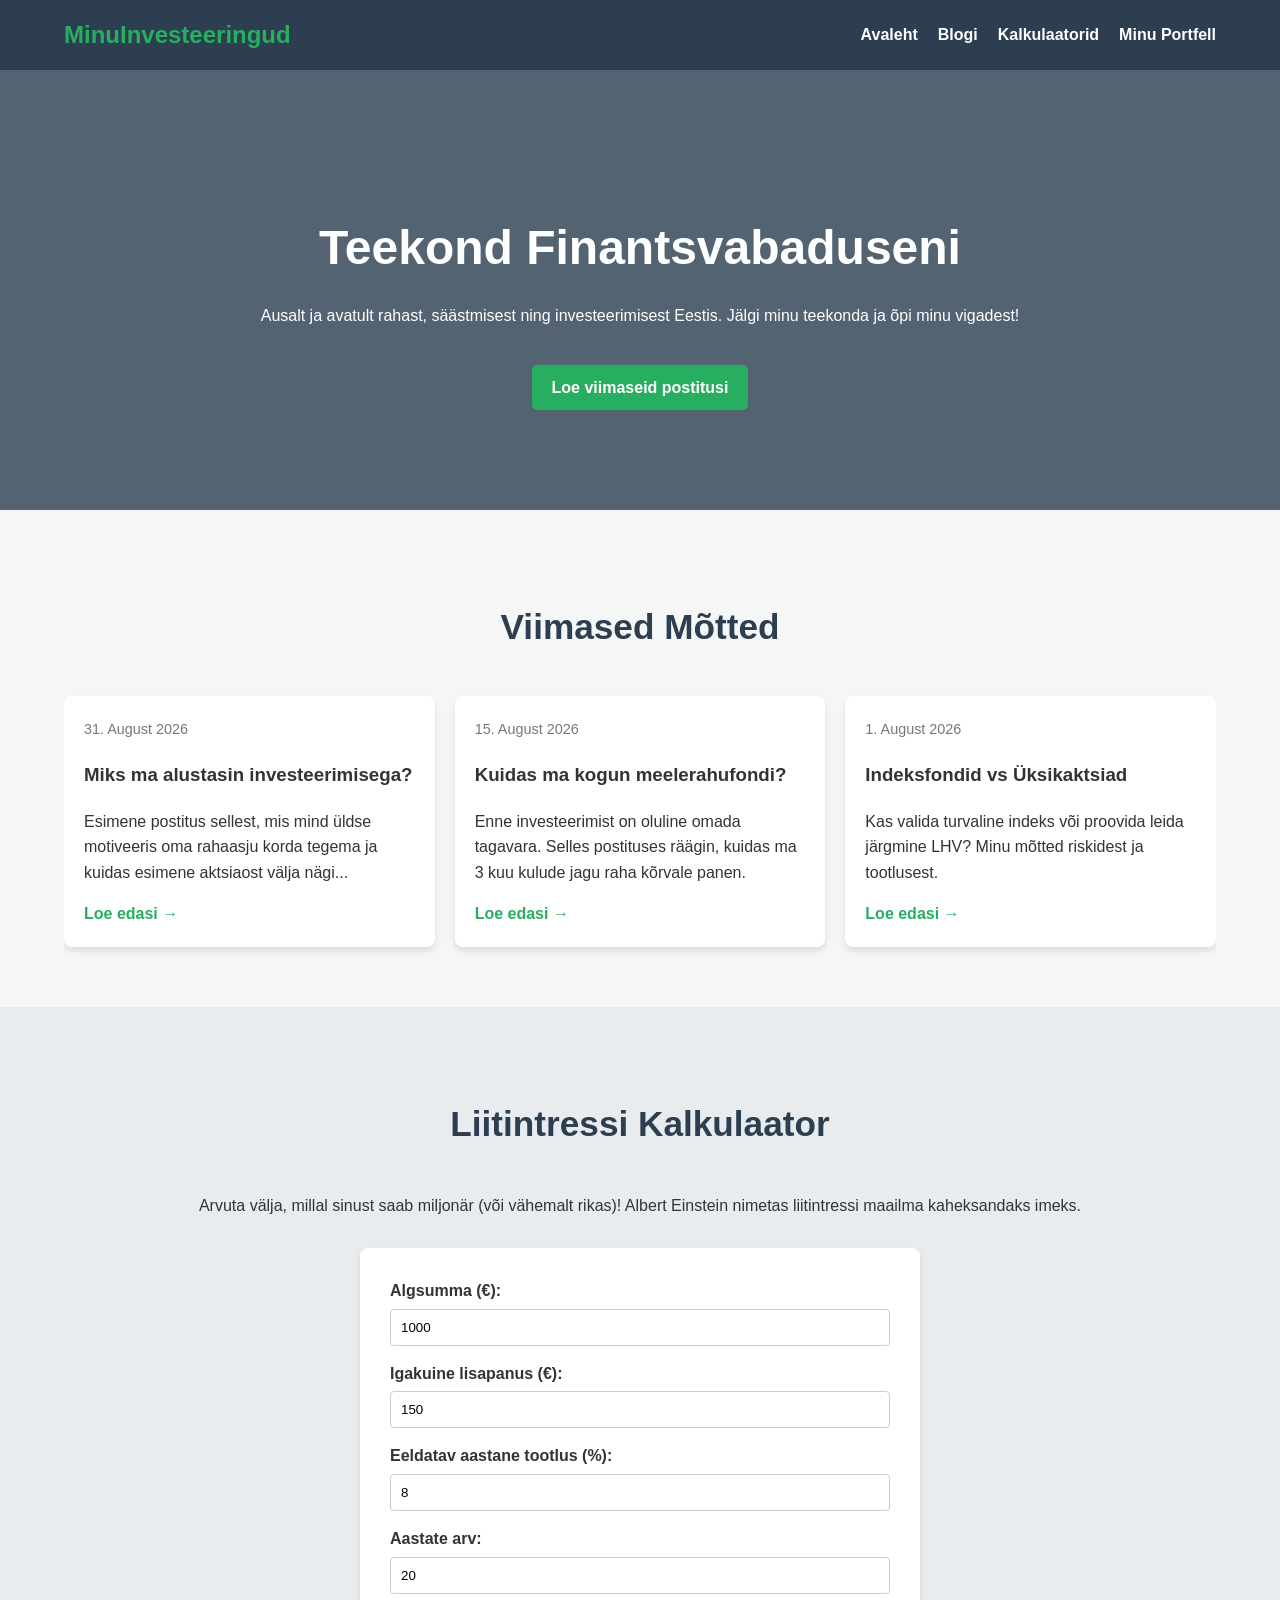
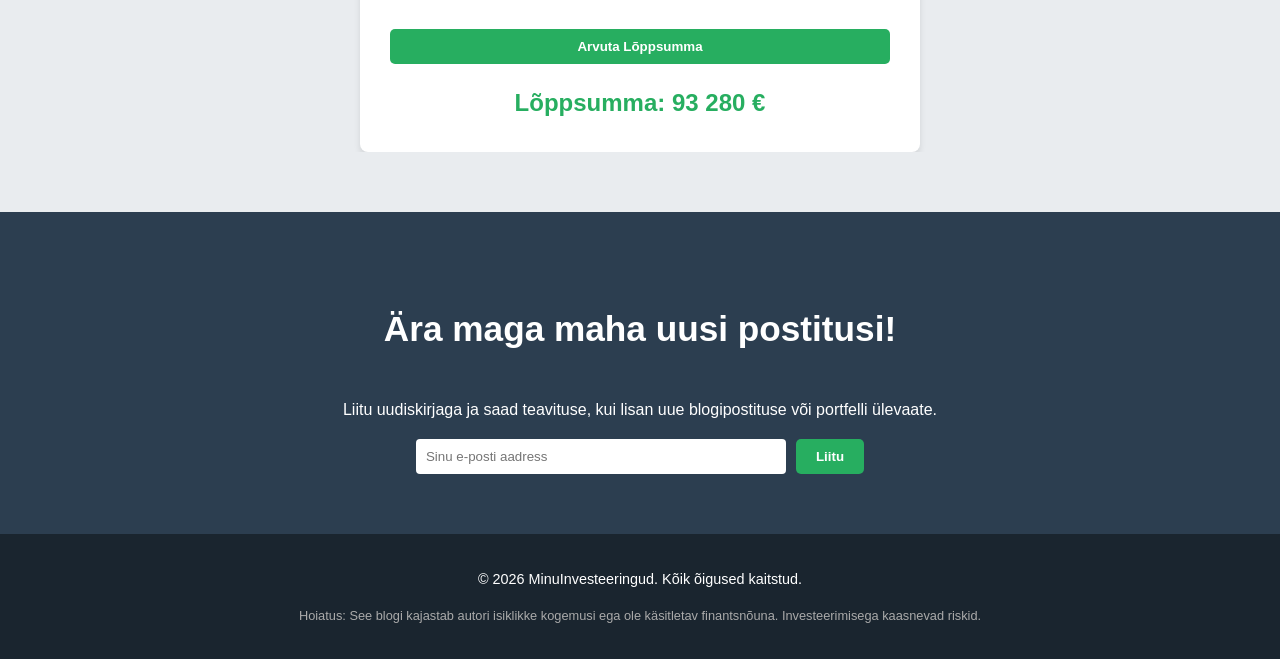
==== index.html @ dee9a90d "Create index.html" ====
<!DOCTYPE html>
<html lang="et">
<head>
    <meta charset="UTF-8">
    <meta name="viewport" content="width=device-width, initial-scale=1.0">
    <title>Sinu Investeerimisblogi</title>
    <style>
        /* CSS KUJUNDUS */
        :root {
            --primary-color: #2c3e50;
            --accent-color: #27ae60;
            --bg-color: #f4f7f6;
            --text-color: #333;
        }

        body {
            font-family: 'Segoe UI', Tahoma, Geneva, Verdana, sans-serif;
            line-height: 1.6;
            margin: 0;
            padding: 0;
            background-color: var(--bg-color);
            color: var(--text-color);
        }

        header {
            background-color: var(--primary-color);
            color: white;
            padding: 1rem 0;
            position: sticky;
            top: 0;
            z-index: 100;
        }

        .container {
            width: 90%;
            max-width: 1200px;
            margin: auto;
            overflow: hidden;
        }

        .nav-content {
            display: flex;
            justify-content: space-between;
            align-items: center;
        }

        .logo {
            font-size: 1.5rem;
            font-weight: bold;
            color: var(--accent-color);
            text-decoration: none;
        }

        nav ul {
            list-style: none;
            display: flex;
            gap: 20px;
            padding: 0;
            margin: 0;
        }

        nav a {
            color: white;
            text-decoration: none;
            font-weight: bold;
            transition: color 0.3s;
        }

        nav a:hover {
            color: var(--accent-color);
        }

        /* Hero sektsioon */
        .hero {
            background: linear-gradient(rgba(44, 62, 80, 0.8), rgba(44, 62, 80, 0.8)), url('https://images.unsplash.com/photo-1611974789855-9c2a0a7236a3?ixlib=rb-1.2.1&auto=format&fit=crop&w=1350&q=80') center/cover;
            color: white;
            text-align: center;
            padding: 100px 20px;
        }

        .hero h1 {
            font-size: 3rem;
            margin-bottom: 10px;
        }

        .btn {
            display: inline-block;
            background: var(--accent-color);
            color: white;
            padding: 10px 20px;
            text-decoration: none;
            border-radius: 5px;
            font-weight: bold;
            margin-top: 20px;
            border: none;
            cursor: pointer;
            transition: background 0.3s;
        }

        .btn:hover {
            background: #219150;
        }

        /* Sektsioonide üldised seaded */
        section {
            padding: 60px 0;
        }

        h2 {
            text-align: center;
            color: var(--primary-color);
            margin-bottom: 40px;
            font-size: 2.2rem;
        }

        /* Blogi kaardid */
        .blog-grid {
            display: grid;
            grid-template-columns: repeat(auto-fit, minmax(300px, 1fr));
            gap: 20px;
        }

        .blog-card {
            background: white;
            border-radius: 8px;
            box-shadow: 0 4px 6px rgba(0,0,0,0.1);
            padding: 20px;
            transition: transform 0.3s;
        }

        .blog-card:hover {
            transform: translateY(-5px);
        }

        .blog-date {
            color: #777;
            font-size: 0.9rem;
        }

        /* Kalkulaator */
        .calculator-box {
            background: white;
            padding: 30px;
            border-radius: 8px;
            box-shadow: 0 4px 6px rgba(0,0,0,0.1);
            max-width: 500px;
            margin: 0 auto;
        }

        .form-group {
            margin-bottom: 15px;
        }

        .form-group label {
            display: block;
            margin-bottom: 5px;
            font-weight: bold;
        }

        .form-group input {
            width: 100%;
            padding: 10px;
            border: 1px solid #ccc;
            border-radius: 4px;
            box-sizing: border-box;
        }

        #calc-result {
            margin-top: 20px;
            font-size: 1.5rem;
            font-weight: bold;
            color: var(--accent-color);
            text-align: center;
        }

        /* Uudiskiri */
        .newsletter {
            background-color: var(--primary-color);
            color: white;
            text-align: center;
        }

        .newsletter h2 {
            color: white;
        }

        .newsletter-form {
            display: flex;
            justify-content: center;
            gap: 10px;
            max-width: 500px;
            margin: 0 auto;
        }

        .newsletter-form input {
            padding: 10px;
            width: 70%;
            border: none;
            border-radius: 4px;
        }

        /* Jalus */
        footer {
            background-color: #1a252f;
            color: white;
            text-align: center;
            padding: 20px 0;
            font-size: 0.9rem;
        }

        /* Mobiilne vaade */
        @media(max-width: 768px) {
            .nav-content {
                flex-direction: column;
            }
            nav ul {
                margin-top: 15px;
                flex-wrap: wrap;
                justify-content: center;
            }
            .newsletter-form {
                flex-direction: column;
            }
            .newsletter-form input {
                width: 100%;
            }
        }
    </style>
</head>
<body>

    <header>
        <div class="container nav-content">
            <a href="#" class="logo">MinuInvesteeringud</a>
            <nav>
                <ul>
                    <li><a href="#avaleht">Avaleht</a></li>
                    <li><a href="#blogi">Blogi</a></li>
                    <li><a href="#kalkulaator">Kalkulaatorid</a></li>
                    <li><a href="#portfell">Minu Portfell</a></li>
                </ul>
            </nav>
        </div>
    </header>

    <section id="avaleht" class="hero">
        <div class="container">
            <h1>Teekond Finantsvabaduseni</h1>
            <p>Ausalt ja avatult rahast, säästmisest ning investeerimisest Eestis. Jälgi minu teekonda ja õpi minu vigadest!</p>
            <a href="#blogi" class="btn">Loe viimaseid postitusi</a>
        </div>
    </section>

    <section id="blogi" class="container">
        <h2>Viimased Mõtted</h2>
        <div class="blog-grid">
            <div class="blog-card">
                <span class="blog-date">31. August 2026</span>
                <h3>Miks ma alustasin investeerimisega?</h3>
                <p>Esimene postitus sellest, mis mind üldse motiveeris oma rahaasju korda tegema ja kuidas esimene aktsiaost välja nägi...</p>
                <a href="#" style="color: var(--accent-color); text-decoration: none; font-weight: bold;">Loe edasi &rarr;</a>
            </div>
            <div class="blog-card">
                <span class="blog-date">15. August 2026</span>
                <h3>Kuidas ma kogun meelerahufondi?</h3>
                <p>Enne investeerimist on oluline omada tagavara. Selles postituses räägin, kuidas ma 3 kuu kulude jagu raha kõrvale panen.</p>
                <a href="#" style="color: var(--accent-color); text-decoration: none; font-weight: bold;">Loe edasi &rarr;</a>
            </div>
            <div class="blog-card">
                <span class="blog-date">1. August 2026</span>
                <h3>Indeksfondid vs Üksikaktsiad</h3>
                <p>Kas valida turvaline indeks või proovida leida järgmine LHV? Minu mõtted riskidest ja tootlusest.</p>
                <a href="#" style="color: var(--accent-color); text-decoration: none; font-weight: bold;">Loe edasi &rarr;</a>
            </div>
        </div>
    </section>

    <section id="kalkulaator" style="background-color: #e9ecef;">
        <div class="container">
            <h2>Liitintressi Kalkulaator</h2>
            <p style="text-align: center; margin-bottom: 30px;">Arvuta välja, millal sinust saab miljonär (või vähemalt rikas)! Albert Einstein nimetas liitintressi maailma kaheksandaks imeks.</p>
            
            <div class="calculator-box">
                <div class="form-group">
                    <label for="algsumma">Algsumma (€):</label>
                    <input type="number" id="algsumma" value="1000" min="0">
                </div>
                <div class="form-group">
                    <label for="igakuine">Igakuine lisapanus (€):</label>
                    <input type="number" id="igakuine" value="150" min="0">
                </div>
                <div class="form-group">
                    <label for="tootlus">Eeldatav aastane tootlus (%):</label>
                    <input type="number" id="tootlus" value="8" min="0">
                </div>
                <div class="form-group">
                    <label for="aastad">Aastate arv:</label>
                    <input type="number" id="aastad" value="20" min="1">
                </div>
                <button class="btn" style="width: 100%;" onclick="arvutaLiitintress()">Arvuta Lõppsumma</button>
                
                <div id="calc-result">Portfelli väärtus: 0 €</div>
            </div>
        </div>
    </section>

    <section id="liitu" class="newsletter">
        <div class="container">
            <h2>Ära maga maha uusi postitusi!</h2>
            <p>Liitu uudiskirjaga ja saad teavituse, kui lisan uue blogipostituse või portfelli ülevaate.</p>
            <form class="newsletter-form" onsubmit="event.preventDefault(); alert('Aitäh! Sinu e-mail on kirja pandud (päriselt ühendamiseks on vaja lisada meiliteenus, nt Mailchimp).');">
                <input type="email" placeholder="Sinu e-posti aadress" required>
                <button type="submit" class="btn" style="margin-top: 0;">Liitu</button>
            </form>
        </div>
    </section>

    <footer>
        <div class="container">
            <p>&copy; 2026 MinuInvesteeringud. Kõik õigused kaitstud.</p>
            <p style="font-size: 0.8rem; color: #aaa;">Hoiatus: See blogi kajastab autori isiklikke kogemusi ega ole käsitletav finantsnõuna. Investeerimisega kaasnevad riskid.</p>
        </div>
    </footer>

    <script>
        function arvutaLiitintress() {
            // Võtame kasutaja sisestatud väärtused
            const algsumma = parseFloat(document.getElementById('algsumma').value) || 0;
            const igakuine = parseFloat(document.getElementById('igakuine').value) || 0;
            const tootlus = parseFloat(document.getElementById('tootlus').value) || 0;
            const aastad = parseInt(document.getElementById('aastad').value) || 0;

            let kogusumma = algsumma;
            const kuuTootlus = (tootlus / 100) / 12;
            const kuudeArv = aastad * 12;

            // Arvutame igakuise kasvu ja lisapanuse
            for (let i = 0; i < kuudeArv; i++) {
                kogusumma = kogusumma * (1 + kuuTootlus) + igakuine;
            }

            // Kuvame tulemuse ekraanil ilusasti vormindatult
            const tulemus = kogusumma.toLocaleString('et-EE', { maximumFractionDigits: 0 });
            document.getElementById('calc-result').innerHTML = `Lõppsumma: ${tulemus} &euro;`;
        }

        // Käivitame kalkulaatori korra kohe alguses, et näidata näidisväärtust
        arvutaLiitintress();
    </script>
</body>
</html>
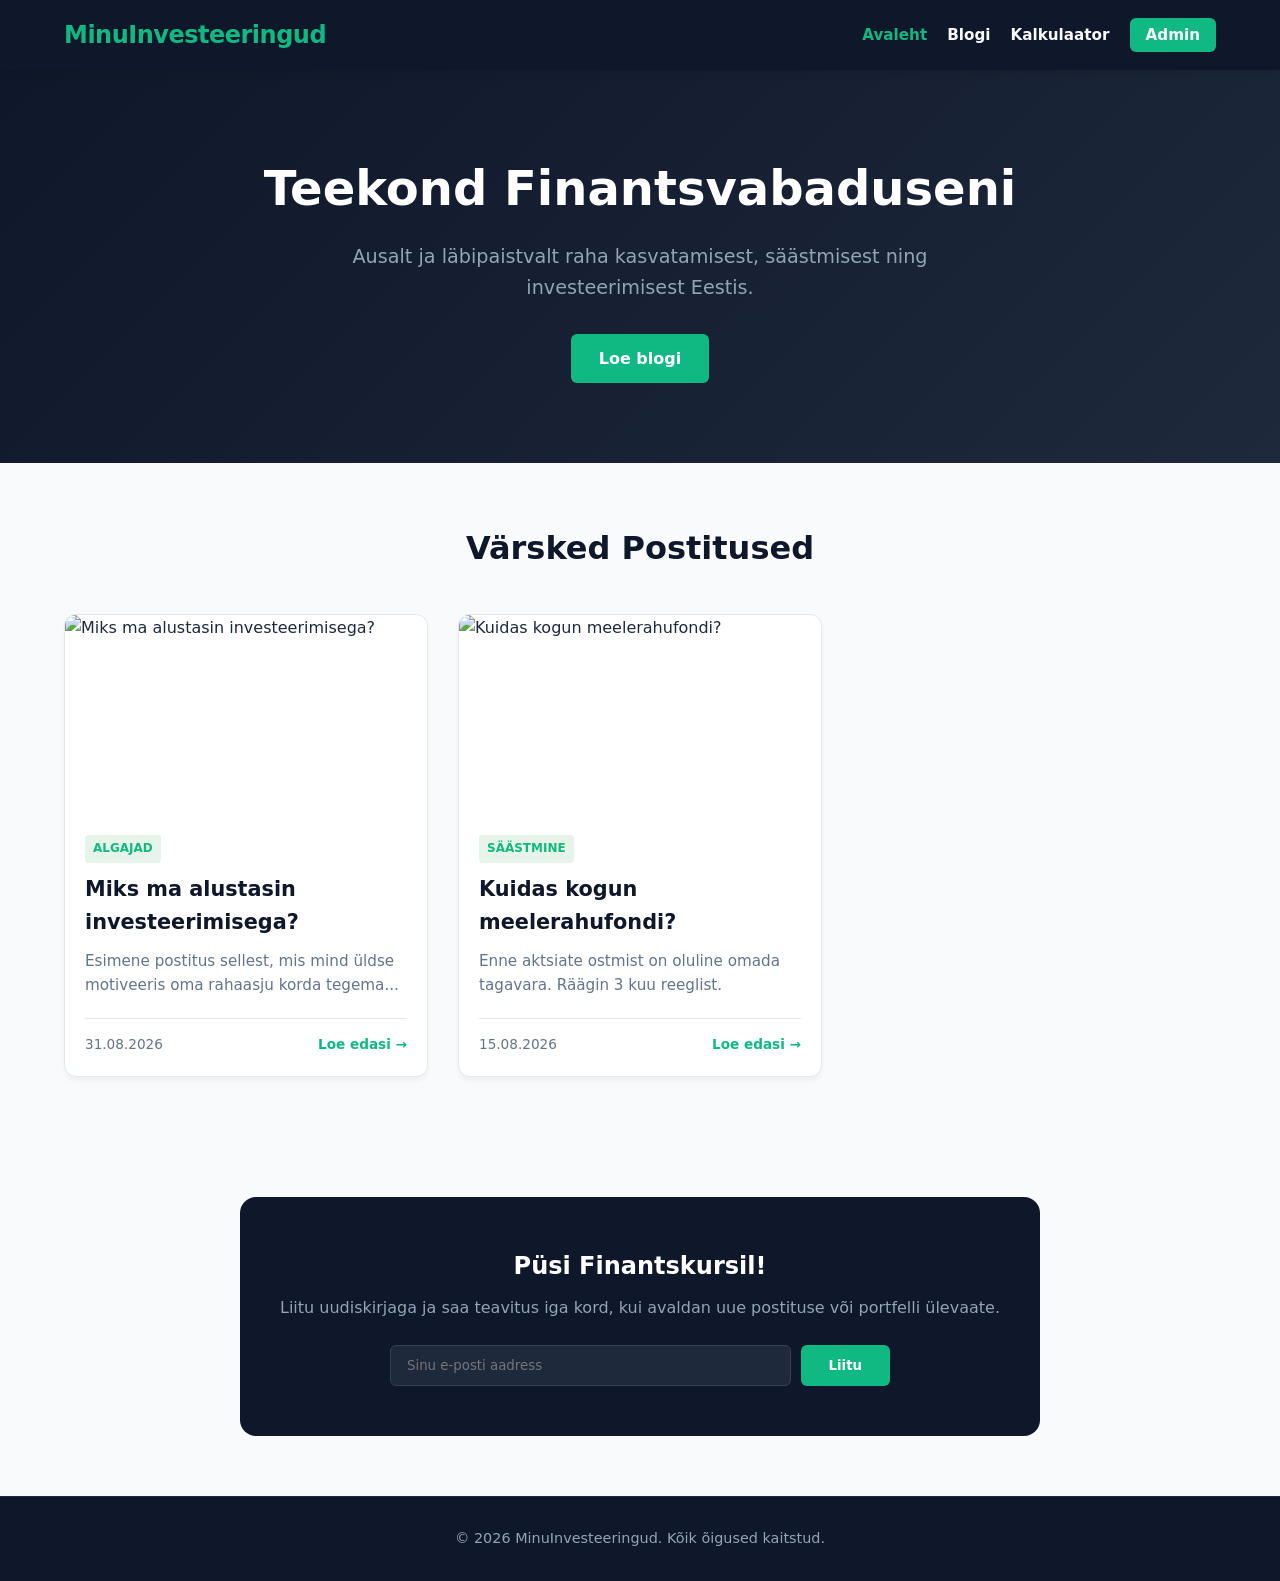
==== commit 1354779e: "Update index.html" ====
--- a/index.html
+++ b/index.html
@@ -3,314 +3,47 @@
 <head>
     <meta charset="UTF-8">
     <meta name="viewport" content="width=device-width, initial-scale=1.0">
-    <title>Sinu Investeerimisblogi</title>
-    <style>
-        /* CSS KUJUNDUS */
-        :root {
-            --primary-color: #2c3e50;
-            --accent-color: #27ae60;
-            --bg-color: #f4f7f6;
-            --text-color: #333;
-        }
-
-        body {
-            font-family: 'Segoe UI', Tahoma, Geneva, Verdana, sans-serif;
-            line-height: 1.6;
-            margin: 0;
-            padding: 0;
-            background-color: var(--bg-color);
-            color: var(--text-color);
-        }
-
-        header {
-            background-color: var(--primary-color);
-            color: white;
-            padding: 1rem 0;
-            position: sticky;
-            top: 0;
-            z-index: 100;
-        }
-
-        .container {
-            width: 90%;
-            max-width: 1200px;
-            margin: auto;
-            overflow: hidden;
-        }
-
-        .nav-content {
-            display: flex;
-            justify-content: space-between;
-            align-items: center;
-        }
-
-        .logo {
-            font-size: 1.5rem;
-            font-weight: bold;
-            color: var(--accent-color);
-            text-decoration: none;
-        }
-
-        nav ul {
-            list-style: none;
-            display: flex;
-            gap: 20px;
-            padding: 0;
-            margin: 0;
-        }
-
-        nav a {
-            color: white;
-            text-decoration: none;
-            font-weight: bold;
-            transition: color 0.3s;
-        }
-
-        nav a:hover {
-            color: var(--accent-color);
-        }
-
-        /* Hero sektsioon */
-        .hero {
-            background: linear-gradient(rgba(44, 62, 80, 0.8), rgba(44, 62, 80, 0.8)), url('https://images.unsplash.com/photo-1611974789855-9c2a0a7236a3?ixlib=rb-1.2.1&auto=format&fit=crop&w=1350&q=80') center/cover;
-            color: white;
-            text-align: center;
-            padding: 100px 20px;
-        }
-
-        .hero h1 {
-            font-size: 3rem;
-            margin-bottom: 10px;
-        }
-
-        .btn {
-            display: inline-block;
-            background: var(--accent-color);
-            color: white;
-            padding: 10px 20px;
-            text-decoration: none;
-            border-radius: 5px;
-            font-weight: bold;
-            margin-top: 20px;
-            border: none;
-            cursor: pointer;
-            transition: background 0.3s;
-        }
-
-        .btn:hover {
-            background: #219150;
-        }
-
-        /* Sektsioonide üldised seaded */
-        section {
-            padding: 60px 0;
-        }
-
-        h2 {
-            text-align: center;
-            color: var(--primary-color);
-            margin-bottom: 40px;
-            font-size: 2.2rem;
-        }
-
-        /* Blogi kaardid */
-        .blog-grid {
-            display: grid;
-            grid-template-columns: repeat(auto-fit, minmax(300px, 1fr));
-            gap: 20px;
-        }
-
-        .blog-card {
-            background: white;
-            border-radius: 8px;
-            box-shadow: 0 4px 6px rgba(0,0,0,0.1);
-            padding: 20px;
-            transition: transform 0.3s;
-        }
-
-        .blog-card:hover {
-            transform: translateY(-5px);
-        }
-
-        .blog-date {
-            color: #777;
-            font-size: 0.9rem;
-        }
-
-        /* Kalkulaator */
-        .calculator-box {
-            background: white;
-            padding: 30px;
-            border-radius: 8px;
-            box-shadow: 0 4px 6px rgba(0,0,0,0.1);
-            max-width: 500px;
-            margin: 0 auto;
-        }
-
-        .form-group {
-            margin-bottom: 15px;
-        }
-
-        .form-group label {
-            display: block;
-            margin-bottom: 5px;
-            font-weight: bold;
-        }
-
-        .form-group input {
-            width: 100%;
-            padding: 10px;
-            border: 1px solid #ccc;
-            border-radius: 4px;
-            box-sizing: border-box;
-        }
-
-        #calc-result {
-            margin-top: 20px;
-            font-size: 1.5rem;
-            font-weight: bold;
-            color: var(--accent-color);
-            text-align: center;
-        }
-
-        /* Uudiskiri */
-        .newsletter {
-            background-color: var(--primary-color);
-            color: white;
-            text-align: center;
-        }
-
-        .newsletter h2 {
-            color: white;
-        }
-
-        .newsletter-form {
-            display: flex;
-            justify-content: center;
-            gap: 10px;
-            max-width: 500px;
-            margin: 0 auto;
-        }
-
-        .newsletter-form input {
-            padding: 10px;
-            width: 70%;
-            border: none;
-            border-radius: 4px;
-        }
-
-        /* Jalus */
-        footer {
-            background-color: #1a252f;
-            color: white;
-            text-align: center;
-            padding: 20px 0;
-            font-size: 0.9rem;
-        }
-
-        /* Mobiilne vaade */
-        @media(max-width: 768px) {
-            .nav-content {
-                flex-direction: column;
-            }
-            nav ul {
-                margin-top: 15px;
-                flex-wrap: wrap;
-                justify-content: center;
-            }
-            .newsletter-form {
-                flex-direction: column;
-            }
-            .newsletter-form input {
-                width: 100%;
-            }
-        }
-    </style>
+    <title>MinuInvesteeringud | Avaleht</title>
+    <link rel="stylesheet" href="style.css">
 </head>
 <body>
 
-    <header>
+    <header class="main-header">
         <div class="container nav-content">
-            <a href="#" class="logo">MinuInvesteeringud</a>
+            <a href="index.html" class="logo">MinuInvesteeringud</a>
             <nav>
                 <ul>
-                    <li><a href="#avaleht">Avaleht</a></li>
-                    <li><a href="#blogi">Blogi</a></li>
-                    <li><a href="#kalkulaator">Kalkulaatorid</a></li>
-                    <li><a href="#portfell">Minu Portfell</a></li>
+                    <li><a href="index.html" class="active">Avaleht</a></li>
+                    <li><a href="blog.html">Blogi</a></li>
+                    <li><a href="kalkulaator.html">Kalkulaator</a></li>
+                    <li><a href="login.html" class="btn-login">Admin</a></li>
                 </ul>
             </nav>
         </div>
     </header>
 
-    <section id="avaleht" class="hero">
+    <section class="hero">
         <div class="container">
             <h1>Teekond Finantsvabaduseni</h1>
-            <p>Ausalt ja avatult rahast, säästmisest ning investeerimisest Eestis. Jälgi minu teekonda ja õpi minu vigadest!</p>
-            <a href="#blogi" class="btn">Loe viimaseid postitusi</a>
+            <p>Ausalt ja läbipaistvalt raha kasvatamisest, säästmisest ning investeerimisest Eestis.</p>
+            <a href="blog.html" class="btn">Loe blogi</a>
         </div>
     </section>
 
-    <section id="blogi" class="container">
-        <h2>Viimased Mõtted</h2>
-        <div class="blog-grid">
-            <div class="blog-card">
-                <span class="blog-date">31. August 2026</span>
-                <h3>Miks ma alustasin investeerimisega?</h3>
-                <p>Esimene postitus sellest, mis mind üldse motiveeris oma rahaasju korda tegema ja kuidas esimene aktsiaost välja nägi...</p>
-                <a href="#" style="color: var(--accent-color); text-decoration: none; font-weight: bold;">Loe edasi &rarr;</a>
-            </div>
-            <div class="blog-card">
-                <span class="blog-date">15. August 2026</span>
-                <h3>Kuidas ma kogun meelerahufondi?</h3>
-                <p>Enne investeerimist on oluline omada tagavara. Selles postituses räägin, kuidas ma 3 kuu kulude jagu raha kõrvale panen.</p>
-                <a href="#" style="color: var(--accent-color); text-decoration: none; font-weight: bold;">Loe edasi &rarr;</a>
-            </div>
-            <div class="blog-card">
-                <span class="blog-date">1. August 2026</span>
-                <h3>Indeksfondid vs Üksikaktsiad</h3>
-                <p>Kas valida turvaline indeks või proovida leida järgmine LHV? Minu mõtted riskidest ja tootlusest.</p>
-                <a href="#" style="color: var(--accent-color); text-decoration: none; font-weight: bold;">Loe edasi &rarr;</a>
-            </div>
+    <section class="container">
+        <h2 class="section-title">Värsked Postitused</h2>
+        <div class="blog-grid" id="featured-posts">
+            <!-- Dünaamilised postitused ilmuvad siia -->
         </div>
     </section>
 
-    <section id="kalkulaator" style="background-color: #e9ecef;">
-        <div class="container">
-            <h2>Liitintressi Kalkulaator</h2>
-            <p style="text-align: center; margin-bottom: 30px;">Arvuta välja, millal sinust saab miljonär (või vähemalt rikas)! Albert Einstein nimetas liitintressi maailma kaheksandaks imeks.</p>
-            
-            <div class="calculator-box">
-                <div class="form-group">
-                    <label for="algsumma">Algsumma (€):</label>
-                    <input type="number" id="algsumma" value="1000" min="0">
-                </div>
-                <div class="form-group">
-                    <label for="igakuine">Igakuine lisapanus (€):</label>
-                    <input type="number" id="igakuine" value="150" min="0">
-                </div>
-                <div class="form-group">
-                    <label for="tootlus">Eeldatav aastane tootlus (%):</label>
-                    <input type="number" id="tootlus" value="8" min="0">
-                </div>
-                <div class="form-group">
-                    <label for="aastad">Aastate arv:</label>
-                    <input type="number" id="aastad" value="20" min="1">
-                </div>
-                <button class="btn" style="width: 100%;" onclick="arvutaLiitintress()">Arvuta Lõppsumma</button>
-                
-                <div id="calc-result">Portfelli väärtus: 0 €</div>
-            </div>
-        </div>
-    </section>
-
-    <section id="liitu" class="newsletter">
-        <div class="container">
-            <h2>Ära maga maha uusi postitusi!</h2>
-            <p>Liitu uudiskirjaga ja saad teavituse, kui lisan uue blogipostituse või portfelli ülevaate.</p>
-            <form class="newsletter-form" onsubmit="event.preventDefault(); alert('Aitäh! Sinu e-mail on kirja pandud (päriselt ühendamiseks on vaja lisada meiliteenus, nt Mailchimp).');">
+    <section class="container">
+        <div class="newsletter-box">
+            <h2>Püsi Finantskursil!</h2>
+            <p>Liitu uudiskirjaga ja saa teavitus iga kord, kui avaldan uue postituse või portfelli ülevaate.</p>
+            <form class="newsletter-form" onsubmit="event.preventDefault(); alert('Aitäh liitumast!');">
                 <input type="email" placeholder="Sinu e-posti aadress" required>
-                <button type="submit" class="btn" style="margin-top: 0;">Liitu</button>
+                <button type="submit" class="btn">Liitu</button>
             </form>
         </div>
     </section>
@@ -318,34 +51,44 @@
     <footer>
         <div class="container">
             <p>&copy; 2026 MinuInvesteeringud. Kõik õigused kaitstud.</p>
-            <p style="font-size: 0.8rem; color: #aaa;">Hoiatus: See blogi kajastab autori isiklikke kogemusi ega ole käsitletav finantsnõuna. Investeerimisega kaasnevad riskid.</p>
         </div>
     </footer>
 
     <script>
-        function arvutaLiitintress() {
-            // Võtame kasutaja sisestatud väärtused
-            const algsumma = parseFloat(document.getElementById('algsumma').value) || 0;
-            const igakuine = parseFloat(document.getElementById('igakuine').value) || 0;
-            const tootlus = parseFloat(document.getElementById('tootlus').value) || 0;
-            const aastad = parseInt(document.getElementById('aastad').value) || 0;
+        // Lae postitused brauseri mälust
+        function loadPosts() {
+            const posts = JSON.parse(localStorage.getItem('my_blog_posts')) || getInitialPosts();
+            const container = document.getElementById('featured-posts');
+            container.innerHTML = '';
 
-            let kogusumma = algsumma;
-            const kuuTootlus = (tootlus / 100) / 12;
-            const kuudeArv = aastad * 12;
-
-            // Arvutame igakuise kasvu ja lisapanuse
-            for (let i = 0; i < kuudeArv; i++) {
-                kogusumma = kogusumma * (1 + kuuTootlus) + igakuine;
-            }
-
-            // Kuvame tulemuse ekraanil ilusasti vormindatult
-            const tulemus = kogusumma.toLocaleString('et-EE', { maximumFractionDigits: 0 });
-            document.getElementById('calc-result').innerHTML = `Lõppsumma: ${tulemus} &euro;`;
+            posts.slice(0, 3).forEach(post => {
+                container.innerHTML += `
+                    <div class="blog-card">
+                        <img src="${post.image}" alt="${post.title}">
+                        <div class="blog-card-body">
+                            <span class="blog-badge">${post.category}</span>
+                            <h3>${post.title}</h3>
+                            <p>${post.summary}</p>
+                            <div class="blog-card-footer">
+                                <span>${post.date}</span>
+                                <a href="postitus.html?id=${post.id}" class="read-more">Loe edasi &rarr;</a>
+                            </div>
+                        </div>
+                    </div>
+                `;
+            });
         }
 
-        // Käivitame kalkulaatori korra kohe alguses, et näidata näidisväärtust
-        arvutaLiitintress();
+        function getInitialPosts() {
+            const defaults = [
+                { id: 1, title: 'Miks ma alustasin investeerimisega?', category: 'Algajad', date: '31.08.2026', image: 'https://images.unsplash.com/photo-1579621970563-ebec7560ff3e?w=800', summary: 'Esimene postitus sellest, mis mind üldse motiveeris oma rahaasju korda tegema...', content: 'Investeerimine pole ammu enam ainult ülikondades meeste pärusmaa. Minu eesmärk on saavutada täielik finantsiline sõltumatus.' },
+                { id: 2, title: 'Kuidas kogun meelerahufondi?', category: 'Säästmine', date: '15.08.2026', image: 'https://images.unsplash.com/photo-1553729459-efe14ef6055d?w=800', summary: 'Enne aktsiate ostmist on oluline omada tagavara. Räägin 3 kuu reeglist.', content: 'Meelerahufond on sinu finantsiline turvavõrk. See annab vabaduse teha paremaid otsuseid ilma paanikata.' }
+            ];
+            localStorage.setItem('my_blog_posts', JSON.stringify(defaults));
+            return defaults;
+        }
+
+        loadPosts();
     </script>
 </body>
 </html>
--- a/style.css
+++ b/style.css
@@ -0,0 +1,269 @@
+:root {
+    --primary-color: #0f172a;
+    --accent-color: #10b981;
+    --accent-hover: #059669;
+    --bg-color: #f8fafc;
+    --card-bg: #ffffff;
+    --text-main: #1e293b;
+    --text-muted: #64748b;
+    --border-color: #e2e8f0;
+}
+
+* {
+    box-sizing: border-box;
+    margin: 0;
+    padding: 0;
+    font-family: 'Segoe UI', system-ui, -apple-system, sans-serif;
+}
+
+body {
+    background-color: var(--bg-color);
+    color: var(--text-main);
+    line-height: 1.6;
+    display: flex;
+    flex-direction: column;
+    min-height: 100vh;
+}
+
+.container {
+    width: 90%;
+    max-width: 1200px;
+    margin: 0 auto;
+}
+
+/* Päis ja Menüü */
+.main-header {
+    background-color: var(--primary-color);
+    padding: 1rem 0;
+    position: sticky;
+    top: 0;
+    z-index: 1000;
+    box-shadow: 0 2px 10px rgba(0,0,0,0.1);
+}
+
+.nav-content {
+    display: flex;
+    justify-content: space-between;
+    align-items: center;
+}
+
+.logo {
+    font-size: 1.5rem;
+    font-weight: 800;
+    color: var(--accent-color);
+    text-decoration: none;
+    letter-spacing: -0.5px;
+}
+
+nav ul {
+    list-style: none;
+    display: flex;
+    gap: 20px;
+    align-items: center;
+}
+
+nav a {
+    color: #f8fafc;
+    text-decoration: none;
+    font-weight: 600;
+    font-size: 0.95rem;
+    transition: color 0.2s;
+}
+
+nav a:hover, nav a.active {
+    color: var(--accent-color);
+}
+
+.btn-login {
+    background: var(--accent-color);
+    padding: 8px 16px;
+    border-radius: 6px;
+    color: white !important;
+}
+
+.btn-login:hover {
+    background: var(--accent-hover);
+}
+
+/* Hero */
+.hero {
+    background: linear-gradient(135deg, #0f172a 0%, #1e293b 100%);
+    color: white;
+    padding: 80px 0;
+    text-align: center;
+}
+
+.hero h1 {
+    font-size: 3rem;
+    margin-bottom: 15px;
+    font-weight: 800;
+}
+
+.hero p {
+    font-size: 1.2rem;
+    color: #94a3b8;
+    max-width: 700px;
+    margin: 0 auto 30px;
+}
+
+.btn {
+    display: inline-block;
+    background: var(--accent-color);
+    color: white;
+    padding: 12px 28px;
+    border-radius: 6px;
+    text-decoration: none;
+    font-weight: bold;
+    border: none;
+    cursor: pointer;
+    transition: background 0.2s;
+}
+
+.btn:hover {
+    background: var(--accent-hover);
+}
+
+/* Sektsioonid */
+section {
+    padding: 60px 0;
+}
+
+.section-title {
+    text-align: center;
+    font-size: 2rem;
+    margin-bottom: 40px;
+    color: var(--primary-color);
+}
+
+/* Blogi Kaardid */
+.blog-grid {
+    display: grid;
+    grid-template-columns: repeat(auto-fill, minmax(320px, 1fr));
+    gap: 30px;
+}
+
+.blog-card {
+    background: var(--card-bg);
+    border-radius: 12px;
+    overflow: hidden;
+    box-shadow: 0 4px 6px -1px rgba(0,0,0,0.05);
+    border: 1px solid var(--border-color);
+    transition: transform 0.2s, box-shadow 0.2s;
+    display: flex;
+    flex-direction: column;
+}
+
+.blog-card:hover {
+    transform: translateY(-4px);
+    box-shadow: 0 10px 15px -3px rgba(0,0,0,0.1);
+}
+
+.blog-card img {
+    width: 100%;
+    height: 200px;
+    object-fit: cover;
+}
+
+.blog-card-body {
+    padding: 20px;
+    display: flex;
+    flex-direction: column;
+    flex-grow: 1;
+}
+
+.blog-badge {
+    align-self: flex-start;
+    background: #e6f4ea;
+    color: var(--accent-color);
+    font-size: 0.75rem;
+    font-weight: 700;
+    padding: 4px 8px;
+    border-radius: 4px;
+    margin-bottom: 10px;
+    text-transform: uppercase;
+}
+
+.blog-card h3 {
+    font-size: 1.3rem;
+    margin-bottom: 10px;
+    color: var(--primary-color);
+}
+
+.blog-card p {
+    color: var(--text-muted);
+    font-size: 0.95rem;
+    margin-bottom: 20px;
+    flex-grow: 1;
+}
+
+.blog-card-footer {
+    display: flex;
+    justify-content: space-between;
+    align-items: center;
+    border-top: 1px solid var(--border-color);
+    padding-top: 15px;
+    font-size: 0.85rem;
+    color: var(--text-muted);
+}
+
+.read-more {
+    color: var(--accent-color);
+    text-decoration: none;
+    font-weight: bold;
+}
+
+/* Uudiskiri */
+.newsletter-box {
+    background: var(--primary-color);
+    color: white;
+    padding: 50px 20px;
+    border-radius: 16px;
+    text-align: center;
+    max-width: 800px;
+    margin: 0 auto;
+}
+
+.newsletter-box h2 {
+    margin-bottom: 10px;
+}
+
+.newsletter-box p {
+    color: #94a3b8;
+    margin-bottom: 25px;
+}
+
+.newsletter-form {
+    display: flex;
+    gap: 10px;
+    justify-content: center;
+    max-width: 500px;
+    margin: 0 auto;
+}
+
+.newsletter-form input {
+    padding: 12px 16px;
+    border-radius: 6px;
+    border: 1px solid #334155;
+    background: #1e293b;
+    color: white;
+    flex-grow: 1;
+    outline: none;
+}
+
+/* Jalus */
+footer {
+    background: var(--primary-color);
+    color: #94a3b8;
+    text-align: center;
+    padding: 30px 0;
+    margin-top: auto;
+    font-size: 0.9rem;
+    border-top: 1px solid #1e293b;
+}
+
+/* Mobiilne kohandumine */
+@media (max-width: 768px) {
+    .nav-content { flex-direction: column; gap: 15px; }
+    .hero h1 { font-size: 2.2rem; }
+    .newsletter-form { flex-direction: column; }
+}
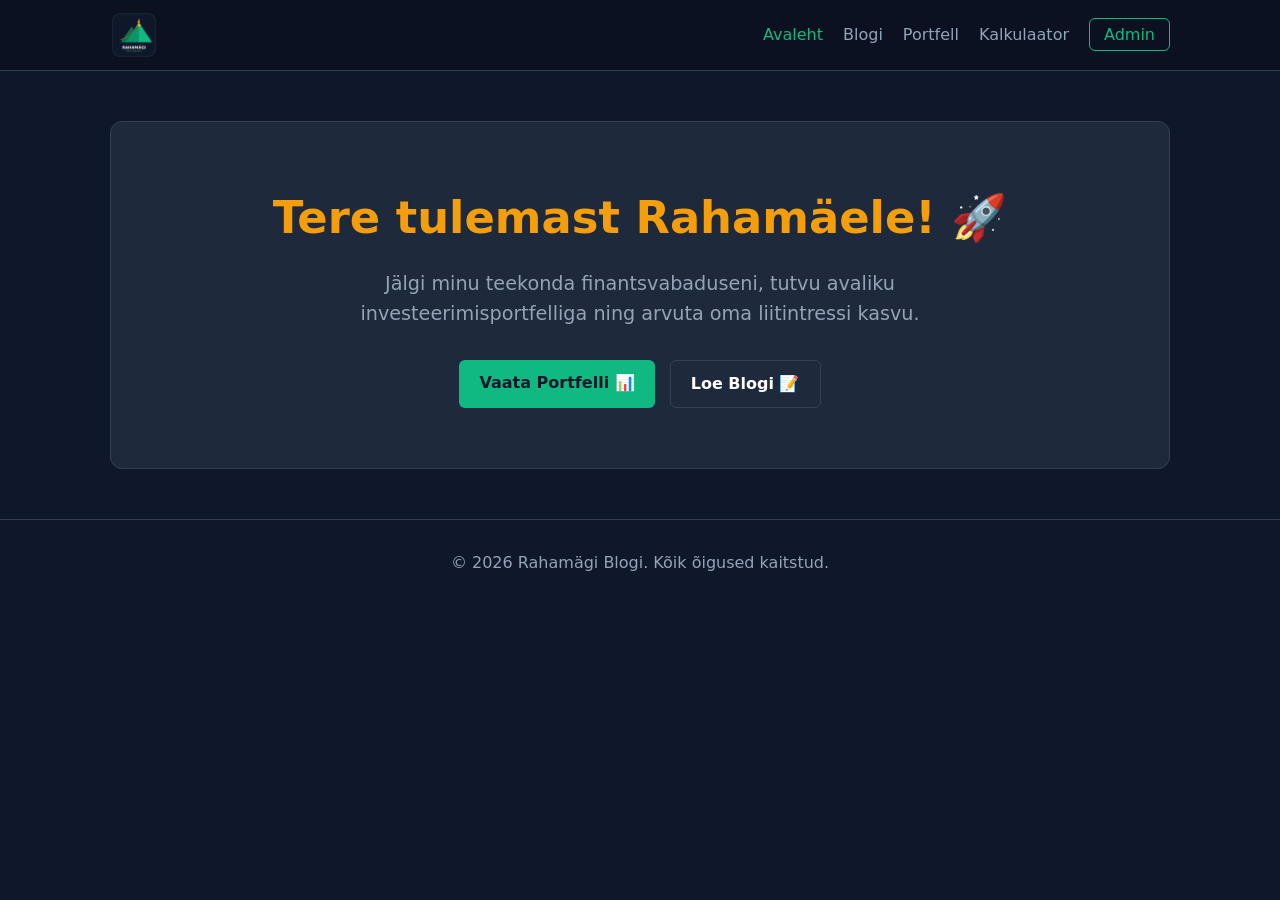
==== commit fc381a49: "Update index.html" ====
--- a/index.html
+++ b/index.html
@@ -3,18 +3,21 @@
 <head>
     <meta charset="UTF-8">
     <meta name="viewport" content="width=device-width, initial-scale=1.0">
-    <title>MinuInvesteeringud | Avaleht</title>
+    <title>Rahamägi | Finantsvabaduse Teekond</title>
     <link rel="stylesheet" href="style.css">
 </head>
 <body>
 
     <header class="main-header">
         <div class="container nav-content">
-            <a href="index.html" class="logo">MinuInvesteeringud</a>
+            <a href="index.html" class="logo-link">
+                <img src="rahamagi_logo_official.png" alt="Rahamägi Logo" class="site-logo">
+            </a>
             <nav>
                 <ul>
                     <li><a href="index.html" class="active">Avaleht</a></li>
                     <li><a href="blog.html">Blogi</a></li>
+                    <li><a href="portfell.html">Portfell</a></li>
                     <li><a href="kalkulaator.html">Kalkulaator</a></li>
                     <li><a href="login.html" class="btn-login">Admin</a></li>
                 </ul>
@@ -22,73 +25,22 @@
         </div>
     </header>
 
-    <section class="hero">
-        <div class="container">
-            <h1>Teekond Finantsvabaduseni</h1>
-            <p>Ausalt ja läbipaistvalt raha kasvatamisest, säästmisest ning investeerimisest Eestis.</p>
-            <a href="blog.html" class="btn">Loe blogi</a>
+    <main class="container" style="padding-top: 50px;">
+        <div class="card" style="text-align: center; padding: 60px 20px;">
+            <h1 style="font-size: 2.8rem; margin-bottom: 15px; color: var(--accent-gold);">Tere tulemast Rahamäele! 🚀</h1>
+            <p style="font-size: 1.2rem; color: var(--text-muted); max-width: 600px; margin: 0 auto 30px auto;">
+                Jälgi minu teekonda finantsvabaduseni, tutvu avaliku investeerimisportfelliga ning arvuta oma liitintressi kasvu.
+            </p>
+            <div style="display: flex; gap: 15px; justify-content: center;">
+                <a href="portfell.html" class="btn">Vaata Portfelli 📊</a>
+                <a href="blog.html" class="btn" style="background: var(--card-bg); border: 1px solid var(--border-color); color: white;">Loe Blogi 📝</a>
+            </div>
         </div>
-    </section>
-
-    <section class="container">
-        <h2 class="section-title">Värsked Postitused</h2>
-        <div class="blog-grid" id="featured-posts">
-            <!-- Dünaamilised postitused ilmuvad siia -->
-        </div>
-    </section>
-
-    <section class="container">
-        <div class="newsletter-box">
-            <h2>Püsi Finantskursil!</h2>
-            <p>Liitu uudiskirjaga ja saa teavitus iga kord, kui avaldan uue postituse või portfelli ülevaate.</p>
-            <form class="newsletter-form" onsubmit="event.preventDefault(); alert('Aitäh liitumast!');">
-                <input type="email" placeholder="Sinu e-posti aadress" required>
-                <button type="submit" class="btn">Liitu</button>
-            </form>
-        </div>
-    </section>
+    </main>
 
     <footer>
-        <div class="container">
-            <p>&copy; 2026 MinuInvesteeringud. Kõik õigused kaitstud.</p>
-        </div>
+        <p>&copy; 2026 Rahamägi Blogi. Kõik õigused kaitstud.</p>
     </footer>
 
-    <script>
-        // Lae postitused brauseri mälust
-        function loadPosts() {
-            const posts = JSON.parse(localStorage.getItem('my_blog_posts')) || getInitialPosts();
-            const container = document.getElementById('featured-posts');
-            container.innerHTML = '';
-
-            posts.slice(0, 3).forEach(post => {
-                container.innerHTML += `
-                    <div class="blog-card">
-                        <img src="${post.image}" alt="${post.title}">
-                        <div class="blog-card-body">
-                            <span class="blog-badge">${post.category}</span>
-                            <h3>${post.title}</h3>
-                            <p>${post.summary}</p>
-                            <div class="blog-card-footer">
-                                <span>${post.date}</span>
-                                <a href="postitus.html?id=${post.id}" class="read-more">Loe edasi &rarr;</a>
-                            </div>
-                        </div>
-                    </div>
-                `;
-            });
-        }
-
-        function getInitialPosts() {
-            const defaults = [
-                { id: 1, title: 'Miks ma alustasin investeerimisega?', category: 'Algajad', date: '31.08.2026', image: 'https://images.unsplash.com/photo-1579621970563-ebec7560ff3e?w=800', summary: 'Esimene postitus sellest, mis mind üldse motiveeris oma rahaasju korda tegema...', content: 'Investeerimine pole ammu enam ainult ülikondades meeste pärusmaa. Minu eesmärk on saavutada täielik finantsiline sõltumatus.' },
-                { id: 2, title: 'Kuidas kogun meelerahufondi?', category: 'Säästmine', date: '15.08.2026', image: 'https://images.unsplash.com/photo-1553729459-efe14ef6055d?w=800', summary: 'Enne aktsiate ostmist on oluline omada tagavara. Räägin 3 kuu reeglist.', content: 'Meelerahufond on sinu finantsiline turvavõrk. See annab vabaduse teha paremaid otsuseid ilma paanikata.' }
-            ];
-            localStorage.setItem('my_blog_posts', JSON.stringify(defaults));
-            return defaults;
-        }
-
-        loadPosts();
-    </script>
 </body>
 </html>
--- a/style.css
+++ b/style.css
@@ -1,269 +1,129 @@
 :root {
-    --primary-color: #0f172a;
-    --accent-color: #10b981;
-    --accent-hover: #059669;
-    --bg-color: #f8fafc;
-    --card-bg: #ffffff;
-    --text-main: #1e293b;
-    --text-muted: #64748b;
-    --border-color: #e2e8f0;
+    --bg-dark: #0f172a;
+    --card-bg: #1e293b;
+    --border-color: #334155;
+    --accent-green: #10b981;
+    --accent-gold: #f59e0b;
+    --text-main: #f8fafc;
+    --text-muted: #94a3b8;
 }
 
 * {
     box-sizing: border-box;
     margin: 0;
     padding: 0;
-    font-family: 'Segoe UI', system-ui, -apple-system, sans-serif;
 }
 
 body {
-    background-color: var(--bg-color);
+    background-color: var(--bg-dark);
     color: var(--text-main);
+    font-family: system-ui, -apple-system, BlinkMacSystemFont, 'Segoe UI', Roboto, sans-serif;
     line-height: 1.6;
-    display: flex;
-    flex-direction: column;
-    min-height: 100vh;
 }
 
 .container {
-    width: 90%;
-    max-width: 1200px;
+    max-width: 1100px;
     margin: 0 auto;
+    padding: 0 20px;
 }
 
-/* Päis ja Menüü */
+/* Header & Navigatsioon */
 .main-header {
-    background-color: var(--primary-color);
-    padding: 1rem 0;
+    background-color: #0b1120;
+    border-bottom: 1px solid var(--border-color);
     position: sticky;
     top: 0;
-    z-index: 1000;
-    box-shadow: 0 2px 10px rgba(0,0,0,0.1);
+    z-index: 100;
 }
 
 .nav-content {
     display: flex;
     justify-content: space-between;
     align-items: center;
+    height: 70px;
 }
 
-.logo {
-    font-size: 1.5rem;
-    font-weight: 800;
-    color: var(--accent-color);
+.logo-link {
+    display: flex;
+    align-items: center;
     text-decoration: none;
-    letter-spacing: -0.5px;
+}
+
+.site-logo {
+    height: 48px;
+    width: auto;
+    border-radius: 8px;
+    transition: transform 0.2s ease;
+}
+
+.site-logo:hover {
+    transform: scale(1.05);
 }
 
 nav ul {
+    display: flex;
     list-style: none;
-    display: flex;
     gap: 20px;
     align-items: center;
 }
 
 nav a {
-    color: #f8fafc;
+    color: var(--text-muted);
     text-decoration: none;
-    font-weight: 600;
-    font-size: 0.95rem;
+    font-weight: 500;
     transition: color 0.2s;
 }
 
 nav a:hover, nav a.active {
-    color: var(--accent-color);
+    color: var(--accent-green);
 }
 
 .btn-login {
-    background: var(--accent-color);
-    padding: 8px 16px;
+    background: transparent;
+    border: 1px solid var(--accent-green);
+    color: var(--accent-green) !important;
+    padding: 6px 14px;
     border-radius: 6px;
-    color: white !important;
 }
 
 .btn-login:hover {
-    background: var(--accent-hover);
+    background: var(--accent-green);
+    color: #000 !important;
 }
 
-/* Hero */
-.hero {
-    background: linear-gradient(135deg, #0f172a 0%, #1e293b 100%);
-    color: white;
-    padding: 80px 0;
-    text-align: center;
-}
-
-.hero h1 {
-    font-size: 3rem;
-    margin-bottom: 15px;
-    font-weight: 800;
-}
-
-.hero p {
-    font-size: 1.2rem;
-    color: #94a3b8;
-    max-width: 700px;
-    margin: 0 auto 30px;
-}
-
+/* Nupud */
 .btn {
     display: inline-block;
-    background: var(--accent-color);
-    color: white;
-    padding: 12px 28px;
+    background: var(--accent-green);
+    color: #0f172a;
+    padding: 10px 20px;
     border-radius: 6px;
+    font-weight: bold;
     text-decoration: none;
-    font-weight: bold;
     border: none;
     cursor: pointer;
     transition: background 0.2s;
 }
 
 .btn:hover {
-    background: var(--accent-hover);
+    background: #059669;
+    color: white;
 }
 
-/* Sektsioonid */
-section {
-    padding: 60px 0;
-}
-
-.section-title {
-    text-align: center;
-    font-size: 2rem;
-    margin-bottom: 40px;
-    color: var(--primary-color);
-}
-
-/* Blogi Kaardid */
-.blog-grid {
-    display: grid;
-    grid-template-columns: repeat(auto-fill, minmax(320px, 1fr));
-    gap: 30px;
-}
-
-.blog-card {
+/* Kaardid & Plokid */
+.card {
     background: var(--card-bg);
+    border: 1px solid var(--border-color);
     border-radius: 12px;
-    overflow: hidden;
-    box-shadow: 0 4px 6px -1px rgba(0,0,0,0.05);
-    border: 1px solid var(--border-color);
-    transition: transform 0.2s, box-shadow 0.2s;
-    display: flex;
-    flex-direction: column;
-}
-
-.blog-card:hover {
-    transform: translateY(-4px);
-    box-shadow: 0 10px 15px -3px rgba(0,0,0,0.1);
-}
-
-.blog-card img {
-    width: 100%;
-    height: 200px;
-    object-fit: cover;
-}
-
-.blog-card-body {
-    padding: 20px;
-    display: flex;
-    flex-direction: column;
-    flex-grow: 1;
-}
-
-.blog-badge {
-    align-self: flex-start;
-    background: #e6f4ea;
-    color: var(--accent-color);
-    font-size: 0.75rem;
-    font-weight: 700;
-    padding: 4px 8px;
-    border-radius: 4px;
-    margin-bottom: 10px;
-    text-transform: uppercase;
-}
-
-.blog-card h3 {
-    font-size: 1.3rem;
-    margin-bottom: 10px;
-    color: var(--primary-color);
-}
-
-.blog-card p {
-    color: var(--text-muted);
-    font-size: 0.95rem;
+    padding: 24px;
     margin-bottom: 20px;
-    flex-grow: 1;
-}
-
-.blog-card-footer {
-    display: flex;
-    justify-content: space-between;
-    align-items: center;
-    border-top: 1px solid var(--border-color);
-    padding-top: 15px;
-    font-size: 0.85rem;
-    color: var(--text-muted);
-}
-
-.read-more {
-    color: var(--accent-color);
-    text-decoration: none;
-    font-weight: bold;
-}
-
-/* Uudiskiri */
-.newsletter-box {
-    background: var(--primary-color);
-    color: white;
-    padding: 50px 20px;
-    border-radius: 16px;
-    text-align: center;
-    max-width: 800px;
-    margin: 0 auto;
-}
-
-.newsletter-box h2 {
-    margin-bottom: 10px;
-}
-
-.newsletter-box p {
-    color: #94a3b8;
-    margin-bottom: 25px;
-}
-
-.newsletter-form {
-    display: flex;
-    gap: 10px;
-    justify-content: center;
-    max-width: 500px;
-    margin: 0 auto;
-}
-
-.newsletter-form input {
-    padding: 12px 16px;
-    border-radius: 6px;
-    border: 1px solid #334155;
-    background: #1e293b;
-    color: white;
-    flex-grow: 1;
-    outline: none;
 }
 
 /* Jalus */
 footer {
-    background: var(--primary-color);
-    color: #94a3b8;
     text-align: center;
     padding: 30px 0;
-    margin-top: auto;
-    font-size: 0.9rem;
-    border-top: 1px solid #1e293b;
+    color: var(--text-muted);
+    border-top: 1px solid var(--border-color);
+    margin-top: 50px;
 }
-
-/* Mobiilne kohandumine */
-@media (max-width: 768px) {
-    .nav-content { flex-direction: column; gap: 15px; }
-    .hero h1 { font-size: 2.2rem; }
-    .newsletter-form { flex-direction: column; }
-}
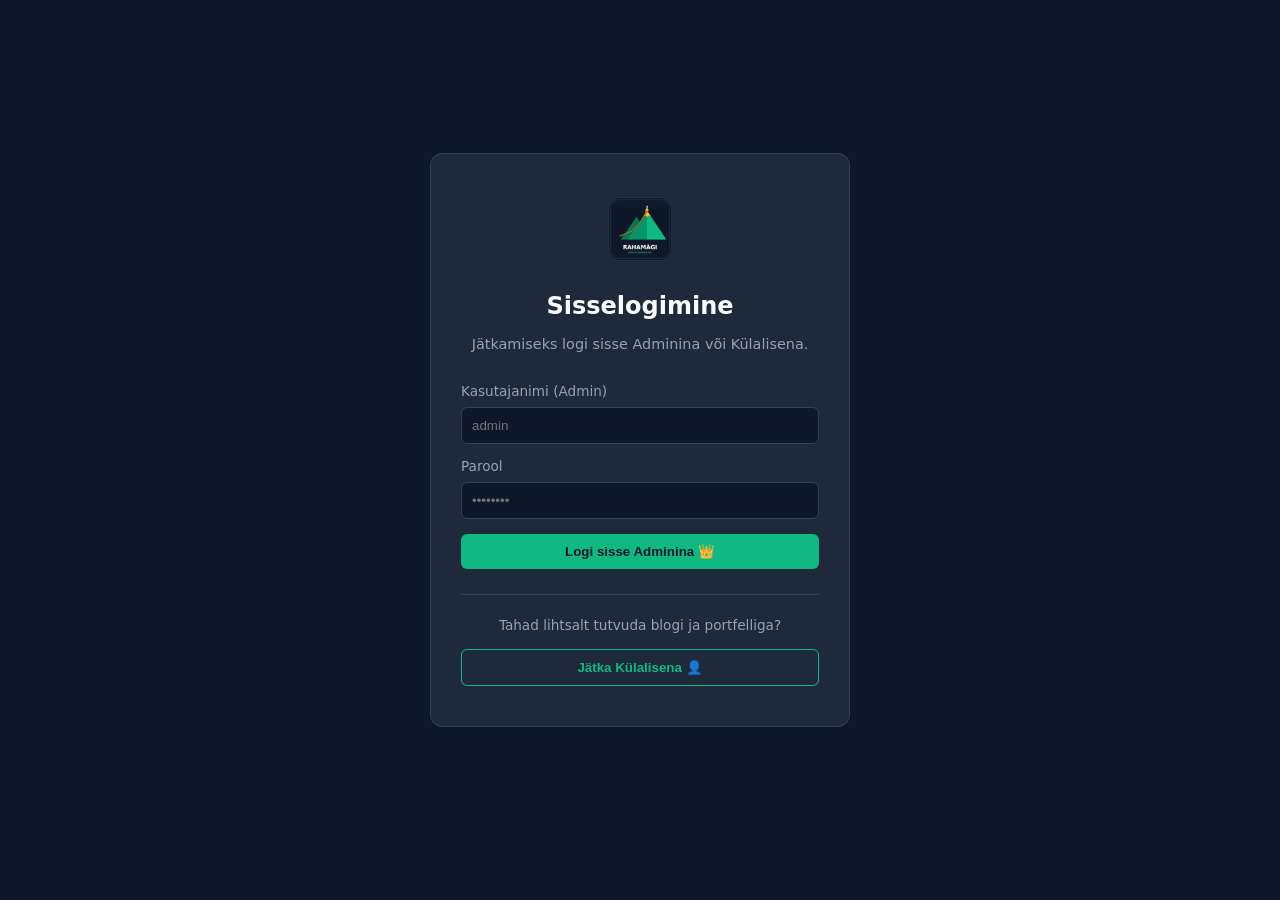
==== commit 7dc1140a: "Update index.html" ====
--- a/index.html
+++ b/index.html
@@ -5,6 +5,7 @@
     <meta name="viewport" content="width=device-width, initial-scale=1.0">
     <title>Rahamägi | Finantsvabaduse Teekond</title>
     <link rel="stylesheet" href="style.css">
+    <script src="auth.js"></script>
 </head>
 <body>
 
@@ -14,13 +15,7 @@
                 <img src="rahamagi_logo_official.png" alt="Rahamägi Logo" class="site-logo">
             </a>
             <nav>
-                <ul>
-                    <li><a href="index.html" class="active">Avaleht</a></li>
-                    <li><a href="blog.html">Blogi</a></li>
-                    <li><a href="portfell.html">Portfell</a></li>
-                    <li><a href="kalkulaator.html">Kalkulaator</a></li>
-                    <li><a href="login.html" class="btn-login">Admin</a></li>
-                </ul>
+                <ul id="main-nav-links"></ul>
             </nav>
         </div>
     </header>
--- a/style.css
+++ b/style.css
@@ -78,19 +78,6 @@
     color: var(--accent-green);
 }
 
-.btn-login {
-    background: transparent;
-    border: 1px solid var(--accent-green);
-    color: var(--accent-green) !important;
-    padding: 6px 14px;
-    border-radius: 6px;
-}
-
-.btn-login:hover {
-    background: var(--accent-green);
-    color: #000 !important;
-}
-
 /* Nupud */
 .btn {
     display: inline-block;
@@ -107,6 +94,23 @@
 
 .btn:hover {
     background: #059669;
+    color: white;
+}
+
+.btn-logout {
+    background: rgba(239, 68, 68, 0.15);
+    border: 1px solid #ef4444;
+    color: #f87171;
+    padding: 6px 12px;
+    border-radius: 6px;
+    cursor: pointer;
+    font-size: 0.85rem;
+    font-weight: bold;
+    transition: all 0.2s ease;
+}
+
+.btn-logout:hover {
+    background: #ef4444;
     color: white;
 }
 
